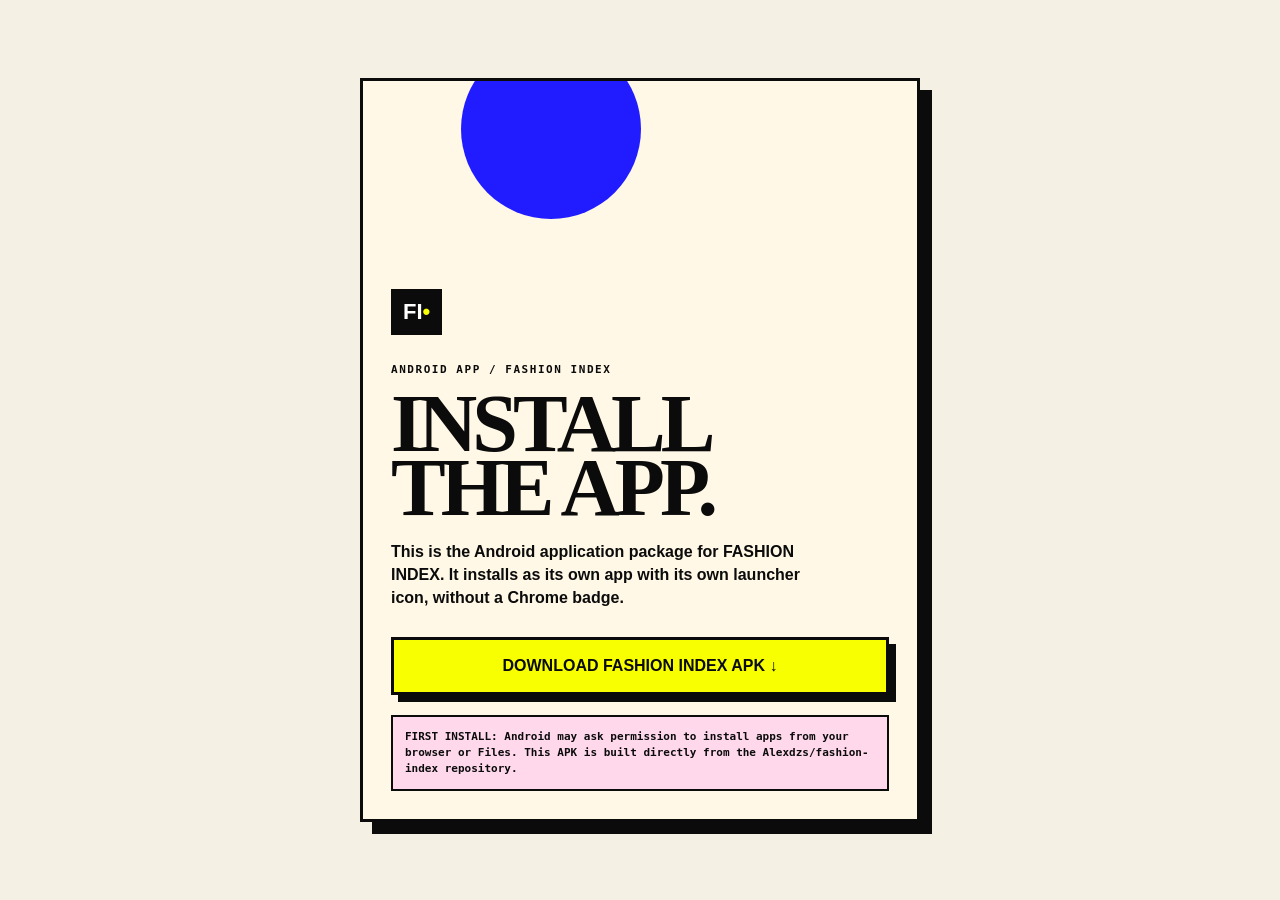
==== downloads/index.html @ c9b043ec "Add Android install page" ====
<!doctype html>
<html lang="en">
<head>
  <meta charset="utf-8" />
  <meta name="viewport" content="width=device-width, initial-scale=1" />
  <meta name="theme-color" content="#211cff" />
  <title>Install FASHION INDEX</title>
  <style>
    *{box-sizing:border-box}body{margin:0;min-height:100vh;display:grid;place-items:center;background:#f5f0e4;color:#0b0b0c;font-family:Arial,Helvetica,sans-serif;padding:24px}.card{width:min(560px,100%);border:3px solid #0b0b0c;background:#fff8e6;box-shadow:12px 12px 0 #0b0b0c;padding:28px;position:relative;overflow:hidden}.dot{position:absolute;width:180px;height:180px;border-radius:50%;background:#211cff;right:-70px;top:-70px;z-index:0}.card>*{position:relative;z-index:1}.kicker{font:900 11px monospace;letter-spacing:.14em}.logo{display:inline-block;background:#0b0b0c;color:#fff;padding:10px 12px;font-weight:900;font-size:22px;margin-bottom:28px}.logo span{color:#f7ff00}h1{font:900 clamp(48px,12vw,82px)/.78 Georgia,serif;letter-spacing:-.06em;margin:16px 0 20px}p{font-weight:700;line-height:1.45;max-width:440px}.install{display:block;text-decoration:none;text-align:center;background:#f7ff00;color:#0b0b0c;border:3px solid #0b0b0c;box-shadow:7px 7px 0 #0b0b0c;padding:17px;margin:28px 0 20px;font-weight:900}.install:active{transform:translate(3px,3px);box-shadow:4px 4px 0 #0b0b0c}.note{font:800 11px/1.45 monospace;background:#ffd9eb;border:2px solid #0b0b0c;padding:12px}</style>
</head>
<body>
  <main class="card">
    <div class="dot"></div>
    <div class="logo">FI<span>•</span></div>
    <div class="kicker">ANDROID APP / FASHION INDEX</div>
    <h1>INSTALL<br>THE APP.</h1>
    <p>This is the Android application package for FASHION INDEX. It installs as its own app with its own launcher icon, without a Chrome badge.</p>
    <a class="install" href="./FashionIndex.apk" download>DOWNLOAD FASHION INDEX APK ↓</a>
    <div class="note">FIRST INSTALL: Android may ask permission to install apps from your browser or Files. This APK is built directly from the Alexdzs/fashion-index repository.</div>
  </main>
</body>
</html>
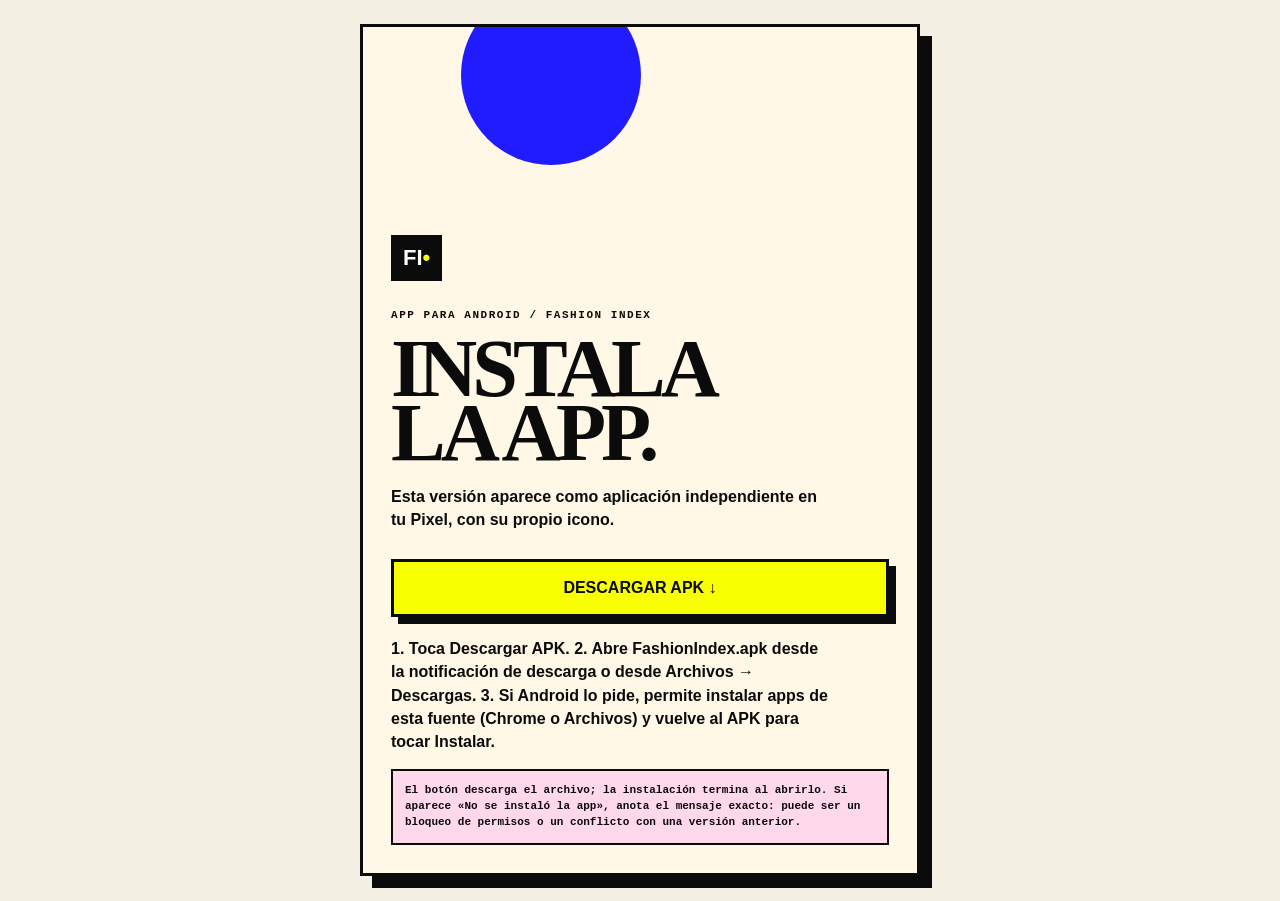
==== commit 385125aa: "Clarify Fashion Index Android installation" ====
--- a/downloads/index.html
+++ b/downloads/index.html
@@ -1,10 +1,10 @@
 <!doctype html>
-<html lang="en">
+<html lang="es">
 <head>
   <meta charset="utf-8" />
   <meta name="viewport" content="width=device-width, initial-scale=1" />
   <meta name="theme-color" content="#211cff" />
-  <title>Install FASHION INDEX</title>
+  <title>Instalar FASHION INDEX</title>
   <style>
     *{box-sizing:border-box}body{margin:0;min-height:100vh;display:grid;place-items:center;background:#f5f0e4;color:#0b0b0c;font-family:Arial,Helvetica,sans-serif;padding:24px}.card{width:min(560px,100%);border:3px solid #0b0b0c;background:#fff8e6;box-shadow:12px 12px 0 #0b0b0c;padding:28px;position:relative;overflow:hidden}.dot{position:absolute;width:180px;height:180px;border-radius:50%;background:#211cff;right:-70px;top:-70px;z-index:0}.card>*{position:relative;z-index:1}.kicker{font:900 11px monospace;letter-spacing:.14em}.logo{display:inline-block;background:#0b0b0c;color:#fff;padding:10px 12px;font-weight:900;font-size:22px;margin-bottom:28px}.logo span{color:#f7ff00}h1{font:900 clamp(48px,12vw,82px)/.78 Georgia,serif;letter-spacing:-.06em;margin:16px 0 20px}p{font-weight:700;line-height:1.45;max-width:440px}.install{display:block;text-decoration:none;text-align:center;background:#f7ff00;color:#0b0b0c;border:3px solid #0b0b0c;box-shadow:7px 7px 0 #0b0b0c;padding:17px;margin:28px 0 20px;font-weight:900}.install:active{transform:translate(3px,3px);box-shadow:4px 4px 0 #0b0b0c}.note{font:800 11px/1.45 monospace;background:#ffd9eb;border:2px solid #0b0b0c;padding:12px}</style>
 </head>
@@ -12,11 +12,12 @@
   <main class="card">
     <div class="dot"></div>
     <div class="logo">FI<span>•</span></div>
-    <div class="kicker">ANDROID APP / FASHION INDEX</div>
-    <h1>INSTALL<br>THE APP.</h1>
-    <p>This is the Android application package for FASHION INDEX. It installs as its own app with its own launcher icon, without a Chrome badge.</p>
-    <a class="install" href="./FashionIndex.apk" download>DOWNLOAD FASHION INDEX APK ↓</a>
-    <div class="note">FIRST INSTALL: Android may ask permission to install apps from your browser or Files. This APK is built directly from the Alexdzs/fashion-index repository.</div>
+    <div class="kicker">APP PARA ANDROID / FASHION INDEX</div>
+    <h1>INSTALA<br>LA APP.</h1>
+    <p>Esta versión aparece como aplicación independiente en tu Pixel, con su propio icono.</p>
+    <a class="install" href="./FashionIndex.apk" type="application/vnd.android.package-archive">DESCARGAR APK ↓</a>
+    <p>1. Toca Descargar APK. 2. Abre <strong>FashionIndex.apk</strong> desde la notificación de descarga o desde Archivos → Descargas. 3. Si Android lo pide, permite instalar apps de esta fuente (Chrome o Archivos) y vuelve al APK para tocar Instalar.</p>
+    <div class="note">El botón descarga el archivo; la instalación termina al abrirlo. Si aparece «No se instaló la app», anota el mensaje exacto: puede ser un bloqueo de permisos o un conflicto con una versión anterior.</div>
   </main>
 </body>
 </html>
